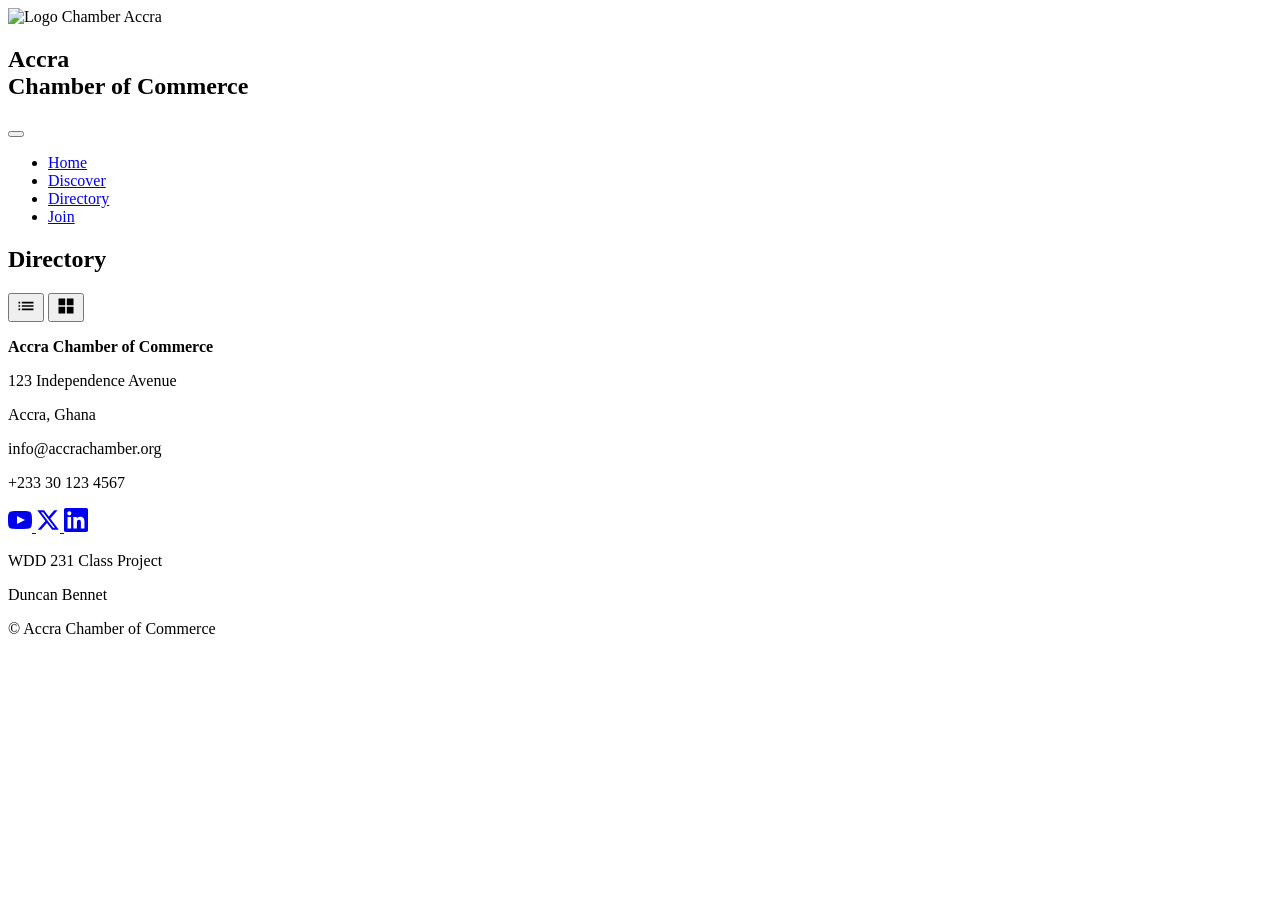
==== chamber/directory.html @ 2fd4f661 "first_commit" ====
<!DOCTYPE html>
<html lang="en">

<head>
    <meta charset="UTF-8">
    <meta name="viewport" content="width=device-width, initial-scale=1.0">

    <meta property="og:title" content="Directory | Accra Chamber of Commerce">
    <meta property="og:type" content="website">
    <meta property="og:image"
        content="https://bennettngisahduncan-byte.github.io/wdd231/chamber/images/logo-chamber-modified-small.webp">
    <meta property="og:url" content="https://bennettngisahduncan-byte.github.io/wdd231/chamber/directory.html">
    <meta property="og:description" content="Chamber of Accra, Join us to get more information">

    <title>Directory | Accra Chamber of Commerce</title>
    <meta name="description" content="Chamber directory, Accra">
    <meta name="author" content="Duncan Bennet">

    <link rel="preconnect" href="https://fonts.googleapis.com">
    <link rel="preconnect" href="https://fonts.gstatic.com" crossorigin>
    <link rel="preload"
        href="https://fonts.googleapis.com/css2?family=Open+Sans&family=Poppins:wght@400;700&display=swap" as="style"
        onload="this.onload=null;this.rel='stylesheet'">
    <noscript>
        <link rel="stylesheet"
            href="https://fonts.googleapis.com/css2?family=Open+Sans&family=Poppins:wght@400;700&display=swap">
    </noscript>

    <link rel="stylesheet" href="styles/normalize.css">
    <link rel="stylesheet" href="styles/small.css">
    <link rel="stylesheet" href="styles/larger.css" media="(min-width: 1024px)">

    <link rel="icon" href="images/favicon-main-modified.ico" sizes="48x48" type="image/x-icon">
</head>

<body id="directory-page">
    <header>
        <nav>
            <div class="box-logo-header">
                <!-- Added explicit width and height to fix CLS -->
                <img class="logo-chamber" src="images/logo-chamber-modified-small.webp" alt="Logo Chamber Accra"
                    width="75" height="75">
                <h1 class="nameHeader">Accra<br>Chamber of Commerce</h1>
                <button id="menu" aria-label="Toggle navigation menu"></button>
            </div>
            <ul>
                <li><a class="nav-a" href="index.html">Home</a></li>
                <li><a class="nav-a" href="discover.html">Discover</a></li>
                <li><a class="nav-a active" href="directory.html">Directory</a></li>
                <li><a class="nav-a" href="join.html">Join</a></li>
            </ul>
        </nav>
    </header>

    <main>
        <h2 class="Main-title">Directory</h2>
        <div class="button-box">
            <!-- Added aria-label for accessibility -->
            <button title="List view" aria-label="Switch to list view" class="mybtn activebtn" id="list-view-btn">
                <svg xmlns="http://www.w3.org/2000/svg" width="20" height="20" viewBox="0 0 24 24" fill="currentColor">
                    <path d="M3 13h2v-2H3v2zm0 4h2v-2H3v2zm0-8h2V7H3v2zm4 4h14v-2H7v2zm0 4h14v-2H7v2zM7 7v2h14V7H7z" />
                </svg>
            </button>
            <button title="Grid view" aria-label="Switch to grid view" class="mybtn" id="grid-view-btn">
                <svg xmlns="http://www.w3.org/2000/svg" width="20" height="20" viewBox="0 0 24 24" fill="currentColor">
                    <path d="M3 3h8v8H3zm0 10h8v8H3zm10-10h8v8h-8zm0 10h8v8h-8z" />
                </svg>
            </button>
        </div>

        <div id="directory-box"></div>
    </main>

    <footer>
        <div class="footer-info">
            <p><strong>Accra Chamber of Commerce</strong></p>
            <p>123 Independence Avenue</p>
            <p>Accra, Ghana</p>
            <p>info@accrachamber.org</p>
            <p>+233 30 123 4567</p>
        </div>
        <div class="social">
            <!-- Added rel="noopener noreferrer" for security on external links -->
            <a href="https://youtube.com" target="_blank" rel="noopener noreferrer" aria-label="YouTube">
                <svg xmlns="http://www.w3.org/2000/svg" width="24" height="24" viewBox="0 0 24 24" fill="currentColor">
                    <path
                        d="M19.615 3.184c-3.604-.246-11.631-.245-15.23 0-3.897.266-4.356 2.62-4.385 8.816.029 6.185.484 8.549 4.385 8.816 3.6.245 11.626.246 15.23 0 3.897-.266 4.356-2.62 4.385-8.816-.029-6.185-.484-8.549-4.385-8.816zm-10.615 12.816v-8l8 3.993-8 4.007z" />
                </svg>
            </a>
            <a href="https://twitter.com" target="_blank" rel="noopener noreferrer" aria-label="Twitter">
                <svg xmlns="http://www.w3.org/2000/svg" width="24" height="24" viewBox="0 0 24 24" fill="currentColor">
                    <path
                        d="M18.244 2.25h3.308l-7.227 8.26 8.502 11.24H16.17l-5.214-6.817L4.99 21.75H1.68l7.73-8.835L1.254 2.25H8.08l4.713 6.231zm-1.161 17.52h1.833L7.084 4.126H5.117z" />
                </svg>
            </a>
            <a href="https://linkedin.com" target="_blank" rel="noopener noreferrer" aria-label="LinkedIn">
                <svg xmlns="http://www.w3.org/2000/svg" width="24" height="24" viewBox="0 0 24 24" fill="currentColor">
                    <path
                        d="M20.447 20.452h-3.554v-5.569c0-1.328-.027-3.037-1.852-3.037-1.853 0-2.136 1.445-2.136 2.939v5.667H9.351V9h3.414v1.561h.046c.477-.9 1.637-1.85 3.37-1.85 3.601 0 4.267 2.37 4.267 5.455v6.286zM5.337 7.433c-1.144 0-2.063-.926-2.063-2.065 0-1.138.92-2.063 2.063-2.063 1.14 0 2.064.925 2.064 2.063 0 1.139-.925 2.065-2.064 2.065zm1.782 13.019H3.555V9h3.564v11.452zM22.225 0H1.771C.792 0 0 .774 0 1.729v20.542C0 23.227.792 24 1.771 24h20.451C23.2 24 24 23.227 24 22.271V1.729C24 .774 23.2 0 22.222 0h.003z" />
                </svg>
            </a>
        </div>
        <div class="dev-info">
            <p>WDD 231 Class Project</p>
            <p>Duncan Bennet</p>
            <p>&copy;<span id="currentyear"></span> Accra Chamber of Commerce</p>
            <p id="lastModified"></p>
        </div>
    </footer>

    <!-- Grouped script tags at the end of body -->
    <script src="scripts/main.js" defer></script>
    <script src="scripts/directory.js" defer></script>
</body>

</html>
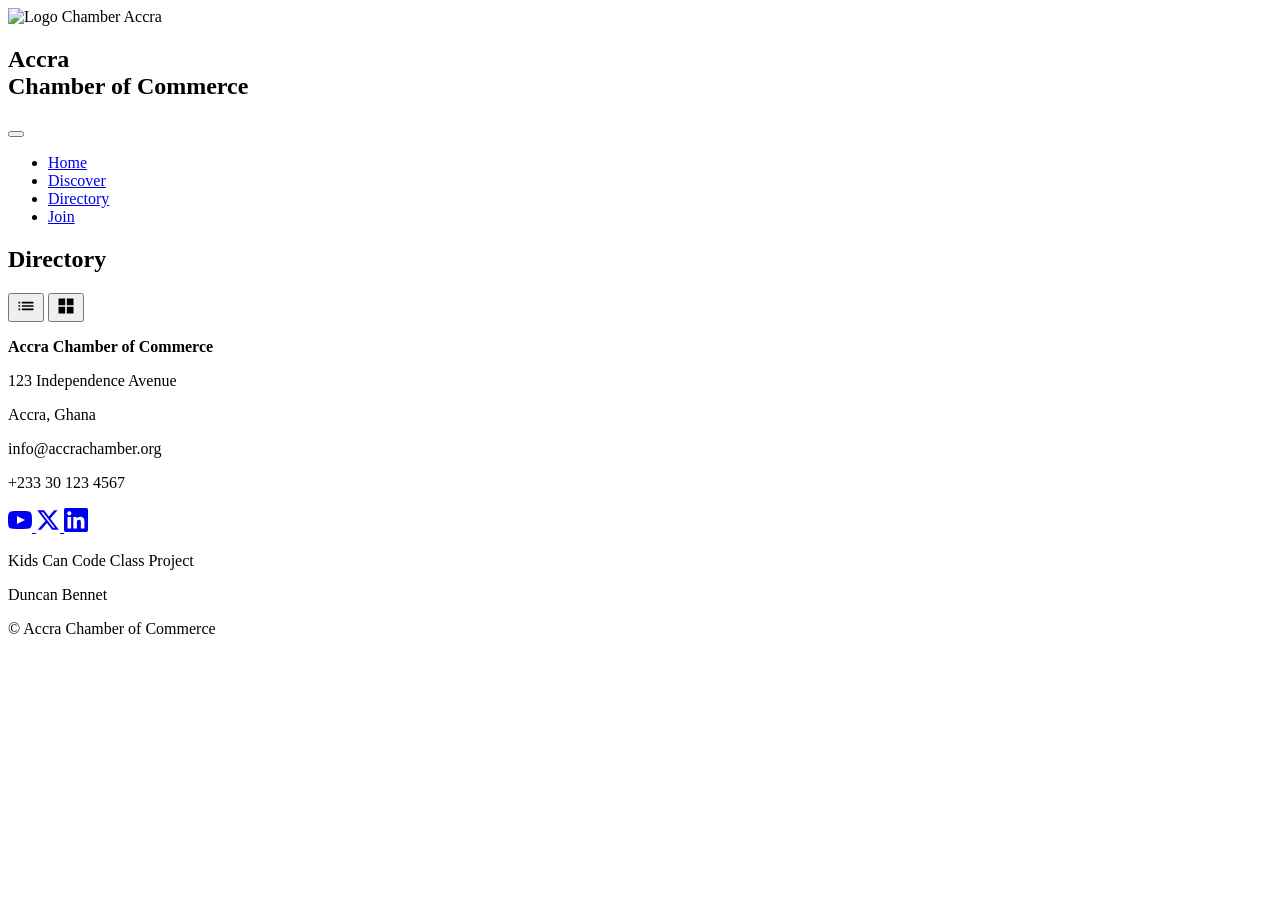
==== commit 1fec7af1: "done" ====
--- a/chamber/directory.html
+++ b/chamber/directory.html
@@ -101,7 +101,7 @@
             </a>
         </div>
         <div class="dev-info">
-            <p>WDD 231 Class Project</p>
+            <p>Kids Can Code Class Project</p>
             <p>Duncan Bennet</p>
             <p>&copy;<span id="currentyear"></span> Accra Chamber of Commerce</p>
             <p id="lastModified"></p>
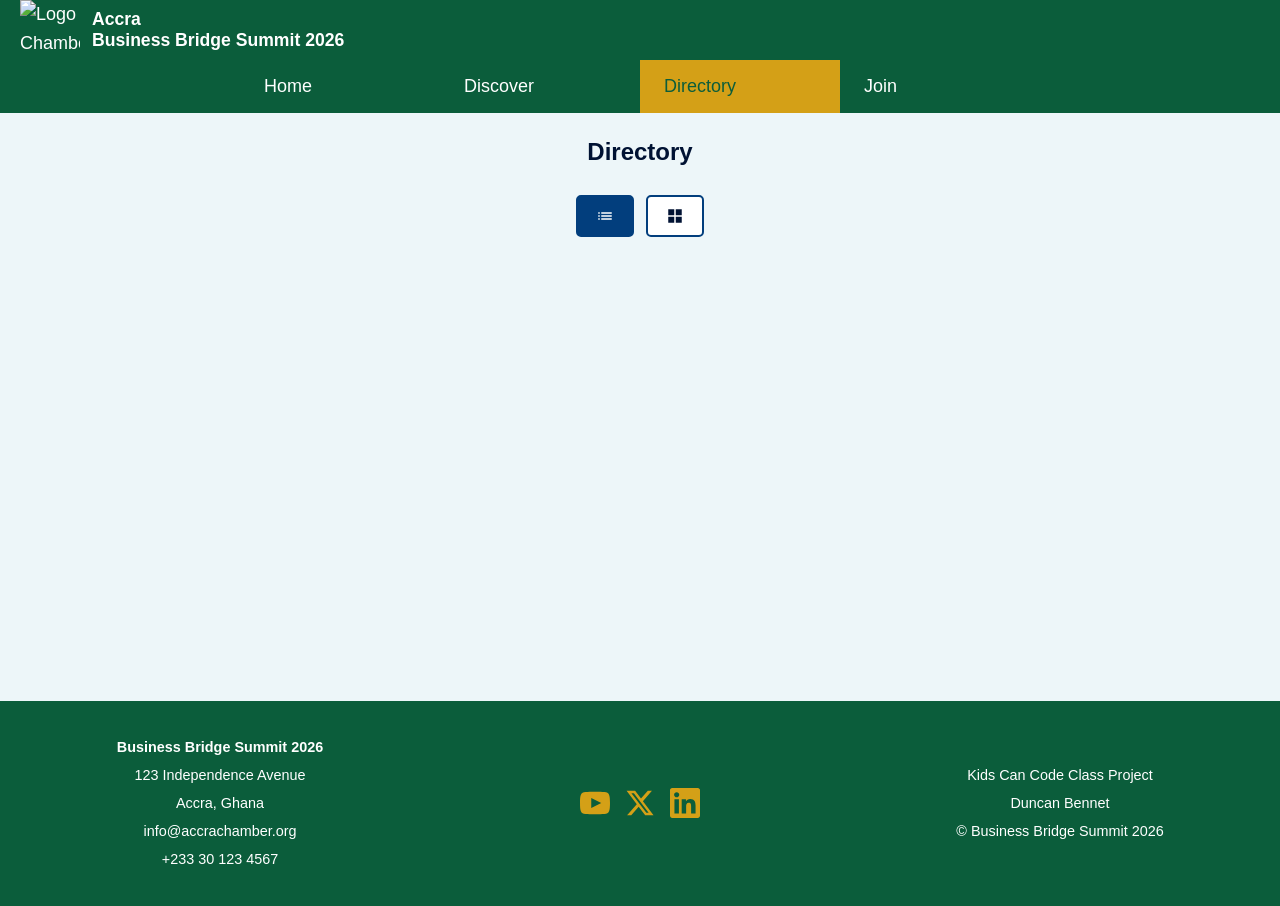
==== commit 201fee63: "t" ====
--- a/chamber/directory.html
+++ b/chamber/directory.html
@@ -5,14 +5,14 @@
     <meta charset="UTF-8">
     <meta name="viewport" content="width=device-width, initial-scale=1.0">
 
-    <meta property="og:title" content="Directory | Accra Chamber of Commerce">
+    <meta property="og:title" content="Directory | Accra Business Bridge Summit 2026">
     <meta property="og:type" content="website">
     <meta property="og:image"
         content="https://bennettngisahduncan-byte.github.io/wdd231/chamber/images/logo-chamber-modified-small.webp">
     <meta property="og:url" content="https://bennettngisahduncan-byte.github.io/wdd231/chamber/directory.html">
-    <meta property="og:description" content="Chamber of Accra, Join us to get more information">
+    <meta property="og:description" content="Business Bridge Summit 2026, Join us to get more information">
 
-    <title>Directory | Accra Chamber of Commerce</title>
+    <title>Directory | Accra Business Bridge Summit 2026</title>
     <meta name="description" content="Chamber directory, Accra">
     <meta name="author" content="Duncan Bennet">
 
@@ -40,7 +40,7 @@
                 <!-- Added explicit width and height to fix CLS -->
                 <img class="logo-chamber" src="images/logo-chamber-modified-small.webp" alt="Logo Chamber Accra"
                     width="75" height="75">
-                <h1 class="nameHeader">Accra<br>Chamber of Commerce</h1>
+                <h1 class="nameHeader">Accra<br>Business Bridge Summit 2026</h1>
                 <button id="menu" aria-label="Toggle navigation menu"></button>
             </div>
             <ul>
@@ -73,7 +73,7 @@
 
     <footer>
         <div class="footer-info">
-            <p><strong>Accra Chamber of Commerce</strong></p>
+            <p><strong>Business Bridge Summit 2026</strong></p>
             <p>123 Independence Avenue</p>
             <p>Accra, Ghana</p>
             <p>info@accrachamber.org</p>
@@ -103,7 +103,7 @@
         <div class="dev-info">
             <p>Kids Can Code Class Project</p>
             <p>Duncan Bennet</p>
-            <p>&copy;<span id="currentyear"></span> Accra Chamber of Commerce</p>
+            <p>&copy;<span id="currentyear"></span> Business Bridge Summit 2026</p>
             <p id="lastModified"></p>
         </div>
     </footer>
--- a/chamber/styles/small.css
+++ b/chamber/styles/small.css
@@ -0,0 +1,1706 @@
+/* ============================================
+   WDD231 - Small/Mobile Styles (Base)
+   Chamber of Commerce - All Pages
+   ============================================ */
+
+:root {
+    /* Colors */
+    --true-blue: #0466c8;
+    --sapphire: #0353a4;
+    --yale-blue: #023e7d;
+    --oxford-blue: #002855;
+    --oxford-blue-2: #001845;
+    --oxford-blue-3: #001233;
+    --delft-blue: #33415c;
+    --paynes-gray: #4a5568;
+    --slate-gray: #7d8597;
+    --cool-gray: #979dac;
+    --alice-blue: #edf6f9;
+
+    /* Text Colors */
+    --headline-color-on-white: var(--oxford-blue-3);
+    --headline-color-on-color: var(--alice-blue);
+
+  /* Navigation Colors */
+    --nav-link-color: #ffffff;
+    --nav-background-color: #0B4F2F;   /* ET Business Club Green */
+    --nav-hover-link-color: #0B4F2F;
+    --nav-hover-background-color: #D4A017; /* Gold */
+
+    /* Fonts */
+    --open-sans: "Open Sans", sans-serif;
+    --poppins: "Poppins", sans-serif;
+
+    /* Font Sizes */
+    --font-size-small: 16px;
+    --font-size-base: 18px;
+    --font-size-large: 24px;
+}
+
+/* ============================================
+   Typography
+   ============================================ */
+
+body {
+    font-family: var(--open-sans);
+    font-size: var(--font-size-base);
+    line-height: 1.6;
+    color: var(--oxford-blue-3);
+    margin: 0;
+    padding: 0;
+    background-color: var(--alice-blue);
+}
+
+h1,
+h2,
+h3,
+h4,
+h5,
+h6 {
+    font-family: var(--poppins);
+    font-weight: 700;
+    margin: 0;
+}
+
+/* ============================================
+   Header & Navigation
+   ============================================ */
+
+header {
+    background-color: #0B4F2F;
+    color: #ffffff;
+}
+
+.box-logo-header {
+    display: flex;
+    align-items: center;
+    justify-content: space-between;
+    padding: 10px 15px;
+    gap: 12px;
+}
+
+.logo-chamber {
+    width: 60px;
+    height: 60px;
+    flex-shrink: 0;
+}
+
+.nameHeader {
+    flex: 1;
+    margin: 0;
+    font-size: 1.1rem;
+    line-height: 1.2;
+    color: #fff;
+
+    min-width: 0;
+    overflow-wrap: break-word;
+}
+
+#menu {
+    flex-shrink: 0;
+    display: block;
+    font-size: 2rem;
+    background: none;
+    border: none;
+    color: #fff;
+    cursor: pointer;
+    padding: 0;
+}
+
+*,
+*::before,
+*::after {
+    box-sizing: border-box;
+}
+
+#menu::before {
+    content: "☰";
+}
+
+#menu.open::before {
+    content: "✕";
+}
+
+/* Navigation Mobile Hidden State */
+nav {
+    background-color: #0B4F2F;
+}
+
+nav ul {
+    list-style: none;
+    margin: 0;
+    padding: 0;
+    background-color: #0B4F2F;
+    display: none;
+}
+
+/* Open state toggled by JavaScript */
+nav ul.open {
+    display: flex;
+    flex-direction: column;
+}
+
+/* Navigation Links */
+nav ul li a.nav-a,
+nav ul li a.nav-a:link,
+nav ul li a.nav-a:visited {
+    display: block;
+    padding: 12px 20px;
+    color: #ffffff;
+    text-decoration: none;
+    font-family: var(--poppins);
+    transition: background-color 0.3s, color 0.3s;
+}
+
+/* Hover and Active Navigation */
+nav ul li a.nav-a:hover,
+nav ul li a.nav-a:focus,
+nav ul li a.nav-a.active {
+    background-color: #D4A017;
+    color: #0B4F2F;
+}
+
+/* ============================================
+   Main Content
+   ============================================ */
+
+main {
+    padding: 20px;
+    min-height: 60vh;
+}
+
+.Main-title {
+    text-align: center;
+    color: var(--oxford-blue-3);
+    margin-bottom: 20px;
+    font-size: var(--font-size-large);
+}
+
+/* ============================================
+   Directory Page - Buttons
+   ============================================ */
+
+.button-box {
+    display: flex;
+    justify-content: center;
+    gap: 10px;
+    margin: 20px 0;
+}
+
+.mybtn {
+    padding: 10px 20px;
+    border: 2px solid var(--oxford-blue);
+    background-color: var(--alice-blue);
+    color: var(--oxford-blue-3);
+    cursor: pointer;
+    border-radius: 4px;
+    transition: all 0.3s;
+    display: flex;
+    align-items: center;
+    gap: 5px;
+}
+
+.mybtn:hover,
+.mybtn.activebtn {
+    background-color: var(--yale-blue);
+    color: var(--alice-blue);
+    border-color: var(--yale-blue);
+}
+
+.mybtn svg {
+    width: 20px;
+    height: 20px;
+}
+
+/* ============================================
+   Directory Page - View Toggling (Mobile)
+   ============================================ */
+
+#directory-box.grid-view {
+    display: grid;
+    grid-template-columns: repeat(auto-fit, minmax(250px, 1fr));
+    gap: 15px;
+}
+
+#directory-box.grid-view .member-card {
+    display: flex;
+    flex-direction: column;
+    align-items: center;
+    text-align: center;
+}
+
+#directory-box.list-view {
+    display: flex;
+    flex-direction: column;
+    gap: 15px;
+}
+
+#directory-box.list-view .member-card {
+    display: flex;
+    flex-direction: column;
+    align-items: flex-start;
+    padding: 15px;
+}
+
+/* ============================================
+   Directory Page - Member Cards & Spotlights
+   ============================================ */
+
+#directory-box {
+    display: flex;
+    flex-direction: column;
+    gap: 15px;
+    padding: 10px 0;
+}
+
+.member-card,
+.spotlight-card {
+    background-color: white;
+    border: 1px solid var(--cool-gray);
+    border-radius: 8px;
+    padding: 20px;
+    box-shadow: 0 2px 8px rgba(0, 0, 0, 0.1);
+    transition: transform 0.3s, box-shadow 0.3s;
+}
+
+.member-card:hover,
+.spotlight-card:hover {
+    transform: translateY(-3px);
+    box-shadow: 0 4px 12px rgba(0, 0, 0, 0.15);
+}
+
+.member-card img,
+.spotlight-card img {
+    max-width: 100%;
+    height: auto;
+    display: block;
+}
+
+.member-card h3 {
+    color: var(--oxford-blue-3);
+    margin-bottom: 5px;
+    font-size: 1.1rem;
+}
+
+.membership-level {
+    display: inline-block;
+    padding: 3px 10px;
+    border-radius: 12px;
+    font-size: 0.75rem;
+    font-weight: bold;
+    text-transform: uppercase;
+    margin-bottom: 10px;
+}
+
+/* Membership Tiers */
+.member-card:nth-child(3n+1) .membership-level {
+    background-color: #ffd700;
+    color: var(--oxford-blue-3);
+}
+
+.member-card:nth-child(3n+2) .membership-level {
+    background-color: #d8d8d8;
+    color: var(--oxford-blue-3);
+}
+
+.member-card:nth-child(3n+3) .membership-level {
+    background-color: #cd7f32;
+    color: white;
+}
+
+.member-card .address,
+.member-card .phone {
+    font-size: 0.9rem;
+    color: var(--paynes-gray);
+    margin: 5px 0;
+}
+
+.member-card .website-link {
+    display: inline-block;
+    margin: 10px 0;
+    color: var(--sapphire);
+    text-decoration: none;
+    font-weight: bold;
+    font-family: var(--poppins);
+}
+
+.member-card .website-link:hover {
+    text-decoration: underline;
+}
+
+.member-card .description {
+    font-size: 0.9rem;
+    color: var(--paynes-gray);
+    margin-top: 10px;
+    line-height: 1.5;
+}
+
+/* ============================================
+   Footer
+   ============================================ */
+
+footer {
+    background-color: #0B4F2F;
+    color: #ffffff;
+    padding: 20px;
+    text-align: center;
+}
+
+.footer-info p,
+.dev-info p {
+    margin: 5px 0;
+    font-size: 0.9rem;
+}
+
+.social {
+    display: flex;
+    justify-content: center;
+    gap: 20px;
+    margin: 15px 0;
+}
+
+.social a {
+    color: var(--alice-blue);
+    transition: color 0.3s;
+}
+
+.social a:hover {
+    color: #D4A017;
+}
+
+.social svg {
+    width: 24px;
+    height: 24px;
+    display: block;
+}
+
+#currentyear,
+#lastModified {
+    font-weight: normal;
+}
+
+/* ============================================
+   Discover Page Styles (Mobile / Base)
+   ============================================ */
+
+#discover-page .discover {
+    display: flex;
+    flex-direction: column;
+    gap: 20px;
+    padding: 1rem;
+}
+
+#discover-page .Main-title {
+    text-align: center;
+    margin-bottom: 1.5rem;
+}
+
+#discover-page .side-bar {
+    display: flex;
+    flex-direction: column;
+    gap: 1.5rem;
+    margin-bottom: 2rem;
+}
+
+#discover-page .side-bar article {
+    background-color: #ffffff;
+    padding: 1rem;
+    border-radius: 8px;
+    box-shadow: 0 2px 5px rgba(0, 0, 0, 0.1);
+}
+
+#discover-page .side-bar article h3 {
+    color: var(--oxford-blue-3);
+    border-bottom: 2px solid var(--yale-blue);
+    padding-bottom: 5px;
+    margin-bottom: 10px;
+}
+
+#discover-page .side-bar ul {
+    list-style: none;
+    padding: 0;
+    margin: 0;
+}
+
+#discover-page .side-bar li {
+    padding: 6px 0;
+    border-bottom: 1px dashed var(--cool-gray);
+    font-size: 0.95rem;
+}
+
+#discover-page .side-bar li:last-child {
+    border-bottom: none;
+}
+
+#card-container {
+    display: flex;
+    flex-direction: column;
+    gap: 1.5rem;
+}
+
+.discover-card {
+    background-color: #ffffff;
+    padding: 1rem;
+    border-radius: 8px;
+    box-shadow: 0 2px 5px rgba(0, 0, 0, 0.1);
+}
+
+.discover-card img {
+    width: 100%;
+    height: auto;
+    border-radius: 4px;
+    display: block;
+}
+
+/* Calendar Table Styles */
+#calendar {
+    width: 100%;
+    border-collapse: collapse;
+    margin-top: 10px;
+    background-color: white;
+    text-align: center;
+}
+
+#calendar caption {
+    font-family: var(--poppins);
+    font-weight: bold;
+    margin-bottom: 0.5rem;
+    color: var(--oxford-blue-3);
+}
+
+#calendar th,
+#calendar td {
+    border: 1px solid var(--cool-gray);
+    text-align: center;
+    padding: 6px;
+    font-size: 0.85rem;
+}
+
+#calendar th {
+    background-color: var(--yale-blue);
+    color: var(--alice-blue);
+    font-family: var(--poppins);
+}
+
+/* Today's Date Highlight on Calendar */
+#calendar td.today {
+    background-color: #002244;
+    color: #ffffff;
+    font-weight: bold;
+    border-radius: 4px;
+}
+
+.local-photos {
+    display: grid;
+    grid-template-columns: 1fr;
+    gap: 20px;
+}
+
+.local-photos figure {
+    margin: 0;
+    background-color: white;
+    border: 1px solid var(--cool-gray);
+    border-radius: 8px;
+    overflow: hidden;
+    box-shadow: 0 2px 8px rgba(0, 0, 0, 0.1);
+}
+
+.local-photos img {
+    width: 100%;
+    height: 230px;
+    object-fit: cover;
+    display: block;
+}
+
+.local-photos figcaption {
+    padding: 12px;
+    text-align: center;
+    font-family: var(--poppins);
+    font-weight: 700;
+    color: var(--oxford-blue-3);
+    background-color: white;
+    font-size: 0.95rem;
+}
+
+/* ============================================
+   Hero Section (Mobile Base)
+   ============================================ */
+
+.hero-main-box {
+    position: relative;
+    width: 100%;
+    margin-bottom: 20px;
+}
+
+.hero-box-img img {
+    width: 100%;
+    height: auto;
+    display: block;
+    object-fit: cover;
+    max-height: 400px;
+}
+
+.call-to-action {
+    position: absolute;
+    bottom: 10px;
+    left: 10px;
+    right: 10px;
+    background-color: rgba(0, 0, 0, 0.7);
+    color: #fff;
+    padding: 12px;
+    font-size: .9rem;
+    border-radius: 8px;
+    text-align: center;
+}
+
+.call-to-action h3 {
+    margin-top: 0;
+    color: #fff;
+    font-size: 1.1rem;
+}
+
+.call-to-action .join-us {
+    background-color: #ffcc00;
+    color: #000;
+    border: none;
+    padding: 10px 20px;
+    font-weight: bold;
+    cursor: pointer;
+    border-radius: 4px;
+    margin-top: 10px;
+}
+
+/* ============================================
+   Join Page Mobile Layout Fixes
+   ============================================ */
+
+.join-container {
+    display: flex;
+    flex-direction: column;
+    gap: 25px;
+}
+
+.join-form {
+    background-color: white;
+    padding: 20px;
+    border-radius: 8px;
+    box-shadow: 0 2px 8px rgba(0, 0, 0, 0.1);
+    border: 1px solid var(--cool-gray);
+}
+
+.sub-title-form,
+.sub-title-member {
+    font-family: var(--poppins);
+    color: var(--oxford-blue-3);
+    margin-bottom: 15px;
+    font-size: 1.2rem;
+    border-bottom: 2px solid var(--yale-blue);
+    padding-bottom: 5px;
+}
+
+.form-label {
+    display: block;
+    margin-bottom: 15px;
+    font-family: var(--poppins);
+    font-weight: 600;
+    font-size: 0.95rem;
+    color: var(--oxford-blue-3);
+}
+
+.form-label input,
+.form-label select,
+.form-label textarea {
+    display: block;
+    width: 100%;
+    padding: 10px 12px;
+    margin-top: 6px;
+    border: 1px solid var(--cool-gray);
+    border-radius: 4px;
+    font-family: var(--open-sans);
+    font-size: 1rem;
+    box-sizing: border-box;
+    background-color: #fafbfc;
+}
+
+.form-label input:focus,
+.form-label select:focus,
+.form-label textarea:focus {
+    outline: none;
+    border-color: var(--true-blue);
+    background-color: #fff;
+    box-shadow: 0 0 0 3px rgba(4, 102, 200, 0.15);
+}
+
+.submit-btn {
+    background-color: var(--yale-blue);
+    color: var(--alice-blue);
+    border: none;
+    padding: 12px 25px;
+    font-family: var(--poppins);
+    font-size: 1rem;
+    font-weight: bold;
+    border-radius: 4px;
+    cursor: pointer;
+    transition: background-color 0.3s;
+    margin-top: 10px;
+    display: block;
+    width: 100%;
+}
+
+.submit-btn:hover {
+    background-color: var(--true-blue);
+}
+
+.membership-container {
+    display: flex;
+    flex-direction: column;
+    gap: 15px;
+}
+
+.membership-container .card {
+    background-color: white;
+    border: 1px solid var(--cool-gray);
+    border-radius: 8px;
+    padding: 20px;
+    box-shadow: 0 2px 8px rgba(0, 0, 0, 0.08);
+}
+
+.membership-container .card h4 {
+    font-family: var(--poppins);
+    color: var(--oxford-blue-3);
+    margin-top: 0;
+    margin-bottom: 8px;
+}
+
+.membership-container .card p {
+    font-size: 0.9rem;
+    color: var(--paynes-gray);
+    margin-bottom: 15px;
+}
+
+.modal-btn {
+    background-color: var(--alice-blue);
+    color: var(--oxford-blue);
+    border: 2px solid var(--yale-blue);
+    padding: 8px 15px;
+    font-family: var(--poppins);
+    font-weight: bold;
+    border-radius: 4px;
+    cursor: pointer;
+    transition: all 0.3s;
+}
+
+.modal-btn:hover {
+    background-color: var(--yale-blue);
+    color: var(--alice-blue);
+}
+
+/* ============================================
+   Weather Section Styles (Mobile / Base)
+   ============================================ */
+
+#weather-main,
+#weather-forecast {
+    background-color: white;
+    border: 1px solid var(--cool-gray);
+    border-radius: 8px;
+    padding: 20px;
+    box-shadow: 0 2px 8px rgba(0, 0, 0, 0.08);
+    margin-bottom: 20px;
+}
+
+#weather-main h2,
+#weather-forecast h2 {
+    font-size: 1.1rem;
+    color: var(--oxford-blue-3);
+    border-bottom: 2px solid var(--yale-blue);
+    padding-bottom: 5px;
+    margin-bottom: 12px;
+}
+
+.weather-content {
+    display: flex;
+    align-items: center;
+    gap: 15px;
+}
+
+.weather-content img {
+    width: 50px;
+    height: 50px;
+}
+
+.weather-temp {
+    font-size: 1.2rem;
+    font-weight: bold;
+    margin: 0;
+    color: var(--oxford-blue-3);
+}
+
+.weather-desc {
+    text-transform: capitalize;
+    margin: 0;
+    color: var(--paynes-gray);
+    font-size: 0.95rem;
+}
+
+.weather-humidity {
+    margin-top: 10px;
+    font-size: 0.9rem;
+    color: var(--paynes-gray);
+}
+
+#weather-forecast ul {
+    list-style: none;
+    padding: 0;
+    margin: 0;
+}
+
+#weather-forecast li {
+    display: flex;
+    justify-content: space-between;
+    padding: 6px 0;
+    border-bottom: 1px dashed var(--cool-gray);
+    font-size: 0.9rem;
+    color: var(--paynes-gray);
+}
+
+#weather-forecast li:last-child {
+    border-bottom: none;
+}
+
+/* ============================================
+   Membership Card Entrance Animation (Global)
+   ============================================ */
+@keyframes fadeInUp {
+    from {
+        opacity: 0;
+        transform: translateY(25px);
+    }
+
+    to {
+        opacity: 1;
+        transform: translateY(0);
+    }
+}
+
+.membership-container .card {
+    animation: fadeInUp 0.8s ease-out forwards;
+    opacity: 0;
+}
+
+.membership-container .card:nth-child(1) {
+    animation-delay: 0.2s;
+}
+
+.membership-container .card:nth-child(2) {
+    animation-delay: 0.4s;
+}
+
+.membership-container .card:nth-child(3) {
+    animation-delay: 0.6s;
+}
+
+.membership-container .card:nth-child(4) {
+    animation-delay: 0.8s;
+}
+
+/* Prevent layout shift for the dynamic visitor message block */
+#visitor-message {
+    min-height: 50px;
+}
+
+/* ============================================
+   Main Content
+   ============================================ */
+
+main {
+    width: 100%;
+    max-width: 100%;
+    padding: 20px;
+    margin: 0 auto;
+    overflow-x: hidden;
+}
+
+.Main-title {
+    margin-bottom: 1.5rem;
+    text-align: center;
+    color: var(--oxford-blue-3);
+    font-size: var(--font-size-large);
+}
+
+/* ============================================
+   Hero Section
+   ============================================ */
+
+.hero-main-box {
+    position: relative;
+    margin-bottom: 25px;
+    border-radius: 10px;
+    overflow: hidden;
+}
+
+.hero-box-img {
+    display: block;
+}
+
+.hero-box-img img {
+    width: 100%;
+    height: auto;
+    min-height: 240px;
+    max-height: 420px;
+    object-fit: cover;
+}
+
+/* Dark overlay */
+
+.hero-main-box::after {
+    content: "";
+    position: absolute;
+    inset: 0;
+    background: rgba(0,0,0,.30);
+    pointer-events: none;
+}
+
+/* CTA */
+
+.call-to-action {
+
+    position: absolute;
+
+    left: 12px;
+    right: 12px;
+    bottom: 12px;
+
+    z-index: 2;
+
+    padding: 16px;
+
+    border-radius: 8px;
+
+    background: rgba(11,79,47,.88);
+
+    color: white;
+
+    text-align: center;
+
+}
+
+.call-to-action h3 {
+
+    margin-bottom: .5rem;
+
+    font-size: 1.25rem;
+
+    line-height: 1.3;
+
+    color: white;
+
+}
+
+.call-to-action p {
+
+    margin-bottom: .75rem;
+
+    font-size: .9rem;
+
+    line-height: 1.5;
+
+}
+
+.call-to-action .join-us {
+
+    display: inline-block;
+
+    margin-top: .5rem;
+
+    padding: 10px 20px;
+
+    border: none;
+
+    border-radius: 5px;
+
+    background: #D4A017;
+
+    color: white;
+
+    font-family: var(--poppins);
+
+    font-weight: bold;
+
+    cursor: pointer;
+
+    transition: background .3s;
+
+}
+
+.call-to-action .join-us:hover {
+
+    background: #0B4F2F;
+
+}
+
+/* ============================================
+   Events / Weather
+   ============================================ */
+
+.event-main-box {
+
+    display: flex;
+
+    flex-direction: column;
+
+    gap: 20px;
+
+    margin-bottom: 30px;
+
+}
+
+.event-main,
+.weather-main,
+.weather-forecast {
+
+    background: white;
+
+    border-radius: 8px;
+
+    padding: 20px;
+
+    border-top: 4px solid #D4A017;
+
+    box-shadow: 0 2px 8px rgba(0,0,0,.08);
+
+}
+
+.event-main h2,
+.weather-main h2,
+.weather-forecast h2 {
+
+    margin-bottom: 12px;
+
+    padding-bottom: 6px;
+
+    border-bottom: 2px solid #D4A017;
+
+    color: #0B4F2F;
+
+    font-size: 1.15rem;
+
+}
+
+#events-list ul,
+#weather-forecast ul {
+
+    margin: 0;
+
+    padding: 0;
+
+    list-style: none;
+
+}
+
+#events-list li {
+
+    padding: 8px 0;
+
+    border-bottom: 1px dashed var(--cool-gray);
+
+}
+
+#events-list li:last-child {
+
+    border-bottom: none;
+
+}
+
+/* ============================================
+   Spotlight Cards
+   ============================================ */
+
+.spotlights-main-box {
+
+    display: flex;
+
+    flex-direction: column;
+
+    gap: 20px;
+
+    margin-bottom: 30px;
+
+}
+
+.spotlight-card {
+
+    background: white;
+
+    border-radius: 8px;
+
+    border-top: 5px solid #0B4F2F;
+
+    padding: 20px;
+
+    box-shadow: 0 2px 8px rgba(0,0,0,.08);
+
+    transition: transform .3s;
+
+}
+
+.spotlight-card:hover {
+
+    transform: translateY(-4px);
+
+}
+
+.spotlight-card h3 {
+
+    color: #0B4F2F;
+
+}
+
+.spotlight-card img {
+
+    margin: 0 auto 15px;
+
+}
+
+.spotlight-card a {
+
+    color: #D4A017;
+
+    font-weight: bold;
+
+    text-decoration: none;
+
+}
+
+.spotlight-card a:hover {
+
+    text-decoration: underline;
+
+}
+
+/* ============================================
+   Directory Page
+   ============================================ */
+
+.button-box {
+    display: flex;
+    justify-content: center;
+    flex-wrap: wrap;
+    gap: 12px;
+    margin: 20px 0;
+}
+
+.mybtn {
+    display: flex;
+    align-items: center;
+    gap: 6px;
+
+    padding: 10px 18px;
+
+    border: 2px solid var(--yale-blue);
+    border-radius: 5px;
+
+    background: white;
+
+    color: var(--oxford-blue-3);
+
+    cursor: pointer;
+
+    transition: all .3s ease;
+}
+
+.mybtn:hover,
+.mybtn.activebtn {
+
+    background: var(--yale-blue);
+
+    color: white;
+
+}
+
+.mybtn svg {
+
+    width: 18px;
+    height: 18px;
+
+}
+
+/* ============================================
+   Directory Container
+   ============================================ */
+
+#directory-box {
+
+    display: flex;
+
+    flex-direction: column;
+
+    gap: 20px;
+
+}
+
+/* Grid View */
+
+#directory-box.grid-view {
+
+    display: grid;
+
+    grid-template-columns: repeat(auto-fit, minmax(260px,1fr));
+
+    gap: 20px;
+
+}
+
+/* List View */
+
+#directory-box.list-view {
+
+    display: flex;
+
+    flex-direction: column;
+
+    gap: 20px;
+
+}
+
+/* ============================================
+   Member Cards
+   ============================================ */
+
+.member-card {
+
+    background: white;
+
+    border-radius: 8px;
+
+    border-top: 5px solid #0B4F2F;
+
+    padding: 20px;
+
+    text-align: center;
+
+    box-shadow: 0 2px 8px rgba(0,0,0,.08);
+
+    transition: transform .3s;
+
+}
+
+.member-card:hover {
+
+    transform: translateY(-4px);
+
+}
+
+.member-card img {
+
+    margin: 0 auto 15px;
+
+    max-width: 140px;
+
+}
+
+.member-card h3 {
+
+    margin-bottom: 8px;
+
+    color: #0B4F2F;
+
+}
+
+.member-card p {
+
+    margin: .35rem 0;
+
+}
+
+.member-card .website-link {
+
+    display: inline-block;
+
+    margin-top: 10px;
+
+    color: #D4A017;
+
+    font-weight: bold;
+
+    text-decoration: none;
+
+}
+
+.member-card .website-link:hover {
+
+    text-decoration: underline;
+
+}
+
+.membership-level {
+
+    display: inline-block;
+
+    margin: 10px 0;
+
+    padding: 4px 12px;
+
+    border-radius: 20px;
+
+    font-size: .75rem;
+
+    font-weight: bold;
+
+}
+
+.gold {
+
+    background: gold;
+
+    color: black;
+
+}
+
+.silver {
+
+    background: silver;
+
+    color: black;
+
+}
+
+.bronze {
+
+    background: peru;
+
+    color: white;
+
+}
+
+/* ============================================
+   Discover Page
+   ============================================ */
+
+#discover-page .discover {
+
+    display: flex;
+
+    flex-direction: column;
+
+    gap: 25px;
+
+}
+
+/* Sidebar */
+
+#discover-page .side-bar {
+
+    display: flex;
+
+    flex-direction: column;
+
+    gap: 20px;
+
+}
+
+#discover-page .side-bar article {
+
+    background: white;
+
+    border-radius: 8px;
+
+    border-top: 5px solid #D4A017;
+
+    padding: 18px;
+
+    box-shadow: 0 2px 8px rgba(0,0,0,.08);
+
+}
+
+#discover-page .side-bar h3 {
+
+    margin-bottom: 10px;
+
+    color: #0B4F2F;
+
+}
+
+#discover-page .side-bar ul {
+
+    list-style: none;
+
+    margin: 0;
+
+    padding: 0;
+
+}
+
+#discover-page .side-bar li {
+
+    padding: 8px 0;
+
+    border-bottom: 1px dashed var(--cool-gray);
+
+}
+
+#discover-page .side-bar li:last-child {
+
+    border-bottom: none;
+
+}
+
+/* ============================================
+   Discover Cards
+   ============================================ */
+
+#card-container {
+
+    display: flex;
+
+    flex-direction: column;
+
+    gap: 25px;
+
+}
+
+.discover-card {
+
+    overflow: hidden;
+
+    background: white;
+
+    border-radius: 8px;
+
+    box-shadow: 0 2px 8px rgba(0,0,0,.08);
+
+}
+
+.discover-card img {
+
+    width: 100%;
+
+    aspect-ratio: 16 / 9;
+
+    object-fit: cover;
+
+}
+
+.discover-card section {
+
+    padding: 16px;
+
+}
+
+.discover-card h2 {
+
+    margin-bottom: .75rem;
+
+    color: #0B4F2F;
+
+}
+
+.discover-card p {
+
+    margin-bottom: 1rem;
+
+}
+
+.discover-card address {
+
+    font-style: normal;
+
+    margin-bottom: 1rem;
+
+}
+
+.discover-card button {
+
+    padding: 10px 18px;
+
+    border: none;
+
+    border-radius: 5px;
+
+    background: #0B4F2F;
+
+    color: white;
+
+    cursor: pointer;
+
+}
+
+.discover-card button:hover {
+
+    background: #D4A017;
+
+    color: black;
+
+}
+
+/* ============================================
+   Local Photos
+   ============================================ */
+
+.local-photos {
+
+    display: grid;
+
+    grid-template-columns: 1fr;
+
+    gap: 20px;
+
+}
+
+.local-photos figure {
+
+    margin: 0;
+
+    overflow: hidden;
+
+    background: white;
+
+    border-radius: 8px;
+
+    box-shadow: 0 2px 8px rgba(0,0,0,.08);
+
+}
+
+.local-photos img {
+
+    width: 100%;
+
+    aspect-ratio: 16 / 10;
+
+    object-fit: cover;
+
+}
+
+.local-photos figcaption {
+
+    padding: 14px;
+
+    text-align: center;
+
+    font-weight: bold;
+
+    color: #0B4F2F;
+
+}
+
+/* ============================================
+   Join Page
+============================================ */
+
+.join-container {
+    display: flex;
+    flex-direction: column;
+    gap: 2rem;
+    margin: 2rem 0;
+}
+
+.join-form,
+.membership-container {
+    width: 100%;
+}
+
+.join-form {
+    background: #fff;
+    padding: 1.5rem;
+    border-radius: .5rem;
+    box-shadow: 0 2px 8px rgba(0,0,0,.1);
+}
+
+.join-form fieldset {
+    border: none;
+    padding: 0;
+    margin: 0;
+}
+
+.join-form label {
+    display: block;
+    margin-bottom: 1rem;
+    font-weight: 600;
+}
+
+.join-form input,
+.join-form select,
+.join-form textarea {
+    width: 100%;
+    padding: .8rem;
+    margin-top: .35rem;
+    border: 1px solid #ccc;
+    border-radius: .35rem;
+    font-size: 1rem;
+    font-family: inherit;
+}
+
+.join-form textarea {
+    resize: vertical;
+    min-height: 120px;
+}
+
+.join-form input:focus,
+.join-form textarea:focus,
+.join-form select:focus {
+    outline: none;
+    border-color: var(--true-blue);
+    box-shadow: 0 0 5px rgba(4,102,200,.3);
+}
+
+.submit-btn {
+    width: 100%;
+    background: var(--yale-blue);
+    color: white;
+    padding: .9rem;
+    border: none;
+    border-radius: .35rem;
+    cursor: pointer;
+    font-size: 1rem;
+    transition: .3s;
+}
+
+.submit-btn:hover {
+    background: var(--true-blue);
+}
+
+/* Membership Cards */
+
+.membership-container {
+    display: grid;
+    gap: 1rem;
+}
+
+.membership-container .card {
+    background: white;
+    border-radius: .5rem;
+    padding: 1.5rem;
+    box-shadow: 0 2px 8px rgba(0,0,0,.08);
+    border-left: 5px solid var(--yale-blue);
+}
+
+.membership-container .card h3,
+.membership-container .card h4 {
+    margin-bottom: .5rem;
+}
+
+.modal-btn {
+    margin-top: 1rem;
+    width: 100%;
+    padding: .75rem;
+    background: var(--true-blue);
+    color: white;
+    border: none;
+    border-radius: .35rem;
+    cursor: pointer;
+    transition: .3s;
+}
+
+.modal-btn:hover {
+    background: var(--oxford-blue);
+}
+
+/* Dialog */
+
+dialog {
+    border: none;
+    border-radius: .6rem;
+    padding: 1.5rem;
+    max-width: 500px;
+    width: 90%;
+}
+
+dialog::backdrop {
+    background: rgba(0,0,0,.6);
+}
+
+.close-modal {
+    margin-top: 1rem;
+    padding: .6rem 1rem;
+    border: none;
+    background: crimson;
+    color: white;
+    cursor: pointer;
+    border-radius: .35rem;
+}
+
+/* ============================================
+   Footer
+============================================ */
+
+footer {
+    background: var(--oxford-blue-3);
+    color: white;
+    padding: 2rem 1rem;
+    margin-top: 3rem;
+}
+
+footer p {
+    margin: .3rem 0;
+}
+
+.footer-info,
+.dev-info {
+    text-align: center;
+}
+
+.social {
+    display: flex;
+    justify-content: center;
+    gap: 1rem;
+    margin: 1rem 0;
+}
+
+.social a {
+    color: white;
+    transition: .3s;
+}
+
+.social a:hover {
+    color: gold;
+    transform: scale(1.15);
+}
+
+.social svg {
+    width: 30px;
+    height: 30px;
+}
+
+#lastModified,
+#currentyear {
+    font-weight: normal;
+}
+
+/* ============================================
+   Membership Animation
+============================================ */
+
+@keyframes fadeUp {
+
+    from {
+        opacity:0;
+        transform:translateY(30px);
+    }
+
+    to{
+        opacity:1;
+        transform:translateY(0);
+    }
+
+}
+
+.membership-container .card{
+    opacity:0;
+    animation:fadeUp .8s forwards;
+}
+
+.membership-container .card:nth-child(1){
+    animation-delay:.2s;
+}
+
+.membership-container .card:nth-child(2){
+    animation-delay:.4s;
+}
+
+.membership-container .card:nth-child(3){
+    animation-delay:.6s;
+}
+
+.membership-container .card:nth-child(4){
+    animation-delay:.8s;
+}
--- a/chamber/styles/larger.css
+++ b/chamber/styles/larger.css
@@ -0,0 +1,299 @@
+/* ============================================
+   WDD231 - Larger/Desktop Styles
+   Chamber of Commerce - Multi-Page
+   ============================================ */
+
+@media (min-width: 1024px) {
+
+    /* ============================================
+       Header & Navigation
+       ============================================ */
+    .box-logo-header {
+        justify-content: flex-start;
+        padding: 0 20px;
+    }
+
+    #menu {
+        display: none !important;
+    }
+
+    nav ul {
+        display: flex !important;
+        justify-content: center;
+        flex-direction: row;
+        gap: 0;
+    }
+
+    nav {
+    background-color: #0B5D3B;
+}
+
+    nav ul {
+    background-color: #0B5D3B;
+}
+
+    nav ul li {
+        display: block !important;
+        flex: 1 1 auto;
+        max-width: 200px;
+        border-bottom: none;
+    }
+    nav ul li a.nav-a,
+    nav ul li a.nav-a:link,
+    nav ul li a.nav-a:visited {
+        display: block;
+        padding: 12px 24px;
+        color: #ffffff;
+        text-decoration: none;
+}
+
+nav ul li a.nav-a:hover,
+nav ul li a.nav-a:focus,
+nav ul li a.nav-a.active {
+    background-color: #D4A017;
+    color: #0B5D3B;
+}
+
+ 
+
+    /* ============================================
+       Main Base Layout
+       ============================================ */
+    main {
+        max-width: 1200px;
+        margin: 0 auto;
+        padding: 20px;
+    }
+
+    /* ============================================
+       Home Page Layout (Hero, Events, Spotlights)
+       ============================================ */
+    .hero-main-box {
+        position: relative;
+        margin-bottom: 30px;
+    }
+
+    .hero-box-img img.hero-home-img {
+        width: 100%;
+        height: 400px;
+        object-fit: cover;
+        border-radius: 8px;
+        display: block;
+    }
+
+    .call-to-action {
+        position: absolute;
+        top: 50%;
+        left: 40px;
+        right: auto;
+        bottom: auto;
+        transform: translateY(-50%);
+        background-color: rgba(11, 93, 59, 0.90);
+        color: #ffffff;
+        padding: 25px;
+        border-radius: 10px;
+        max-width: 420px;
+        text-align: left;
+        box-shadow: 0 4px 12px rgba(0, 0, 0, 0.3);
+    }
+
+    .call-to-action h3 {
+        margin-top: 0;
+        color: #ffffff;
+        font-size: 1.3rem;
+    }
+
+    .call-to-action p {
+        font-size: 0.95rem;
+        line-height: 1.4;
+    }
+
+    .call-to-action button.join-us {
+        display: inline-block;
+        margin-top: 10px;
+        padding: 10px 20px;
+        border: none;
+        border-radius: 5px;
+        cursor: pointer;
+        font-weight: bold;
+        background-color: #D4A017;
+        color: #ffffff;
+    }
+
+    .call-to-action button.join-us:hover {
+    background-color: #0B5D3B;
+}
+
+    .event-main-box {
+        display: grid;
+        grid-template-columns: 1fr 1fr 1fr;
+        gap: 25px;
+        margin-bottom: 40px;
+    }
+
+    .event-main,
+    .weather-main,
+    .weather-forecast {
+        background-color: #ffffff;
+        border-radius: 8px;
+        padding: 20px;
+        box-shadow: 0 2px 8px rgba(0, 0, 0, 0.1);
+        border-top: 4px solid #D4A017;
+    }
+
+    .event-main h2,
+    .weather-main h2,
+    .weather-forecast h2 {
+        margin-top: 0;
+        font-size: 1.2rem;
+        color: #0B5D3B;
+        border-bottom: 2px solid #D4A017;
+        padding-bottom: 6px;
+    }
+
+    .spotlights-main-box {
+        display: grid;
+        grid-template-columns: repeat(3, 1fr);
+        gap: 25px;
+        margin-bottom: 40px;
+    }
+
+    .spotlight-card {
+    border-top: 5px solid #0B5D3B !important;
+}
+
+.spotlight-card h3 {
+    color: #0B5D3B !important;
+}
+
+.spotlight-card a {
+    color: #D4A017 !important;
+}
+
+    
+
+    /* ============================================
+       Join Page Desktop Layout
+       ============================================ */
+    .join-container {
+        display: grid;
+        grid-template-columns: 1.2fr 1fr;
+        gap: 35px;
+        align-items: start;
+    }
+
+    /* ============================================
+       Discover Page Desktop Layout (Named Grid Areas)
+       ============================================ */
+    #discover-page .discover {
+        display: grid;
+        grid-template-columns: 250px 1fr;
+        grid-template-areas:
+            "title title"
+            "sidebar cards";
+        gap: 2rem;
+        max-width: 1200px;
+        margin: 0 auto;
+    }
+
+    #discover-page .Main-title {
+        grid-area: title;
+        color: #0B5D3B;
+    }
+
+   #discover-page .side-bar {
+    grid-area: sidebar;
+    display: flex;
+    flex-direction: column;
+    gap: 20px;
+}
+    #discover-page .side-bar .article-01,
+    #discover-page .side-bar .article-02,
+    #discover-page .side-bar .article-03 {
+    border-top: 5px solid #D4A017;
+}
+
+
+
+    #calendar {
+        width: 100%;
+        table-layout: fixed;
+    }
+
+    #card-container {
+        grid-area: cards;
+        display: grid;
+        grid-template-columns: repeat(2, 1fr);
+        gap: 1.5rem;
+    }
+
+    /* ============================================
+       Footer Layout
+       ============================================ */
+    footer {
+        display: flex;
+        justify-content: space-around;
+        align-items: center;
+        padding: 30px 20px;
+        flex-wrap: wrap;
+        gap: 20px;
+        background: #0B5D3B;
+        color: white;
+    }
+
+    footer p {
+    color: white;
+}   
+
+    .social a {
+    color: #D4A017;
+}
+
+    .social a:hover {
+    color: white;
+}
+
+    .footer-info,
+    .social,
+    .dev-info {
+        flex: 1 1 30%;
+        text-align: center;
+    }
+
+    .social {
+        display: flex;
+        justify-content: center;
+        gap: 15px;
+    }
+}
+
+/* ============================================
+   Tablet View (Medium Screens: min-width: 768px)
+   ============================================ */
+@media screen and (min-width: 768px) {
+    #discover-page .discover {
+        display: grid;
+        grid-template-columns: 1fr 1fr;
+        grid-template-areas:
+            "title title"
+            "sidebar cards";
+        gap: 1.5rem;
+    }
+}
+
+/* ============================================
+   Image Hover Effect (Medium & Large Screens Only)
+   ============================================ */
+@media screen and (min-width: 641px) {
+
+    .local-photos img,
+    .discover-card img {
+        transition: transform 0.3s ease, filter 0.3s ease;
+    }
+
+    .local-photos img:hover,
+    .discover-card img:hover {
+        transform: scale(1.03);
+        filter: brightness(1.05);
+    }
+}
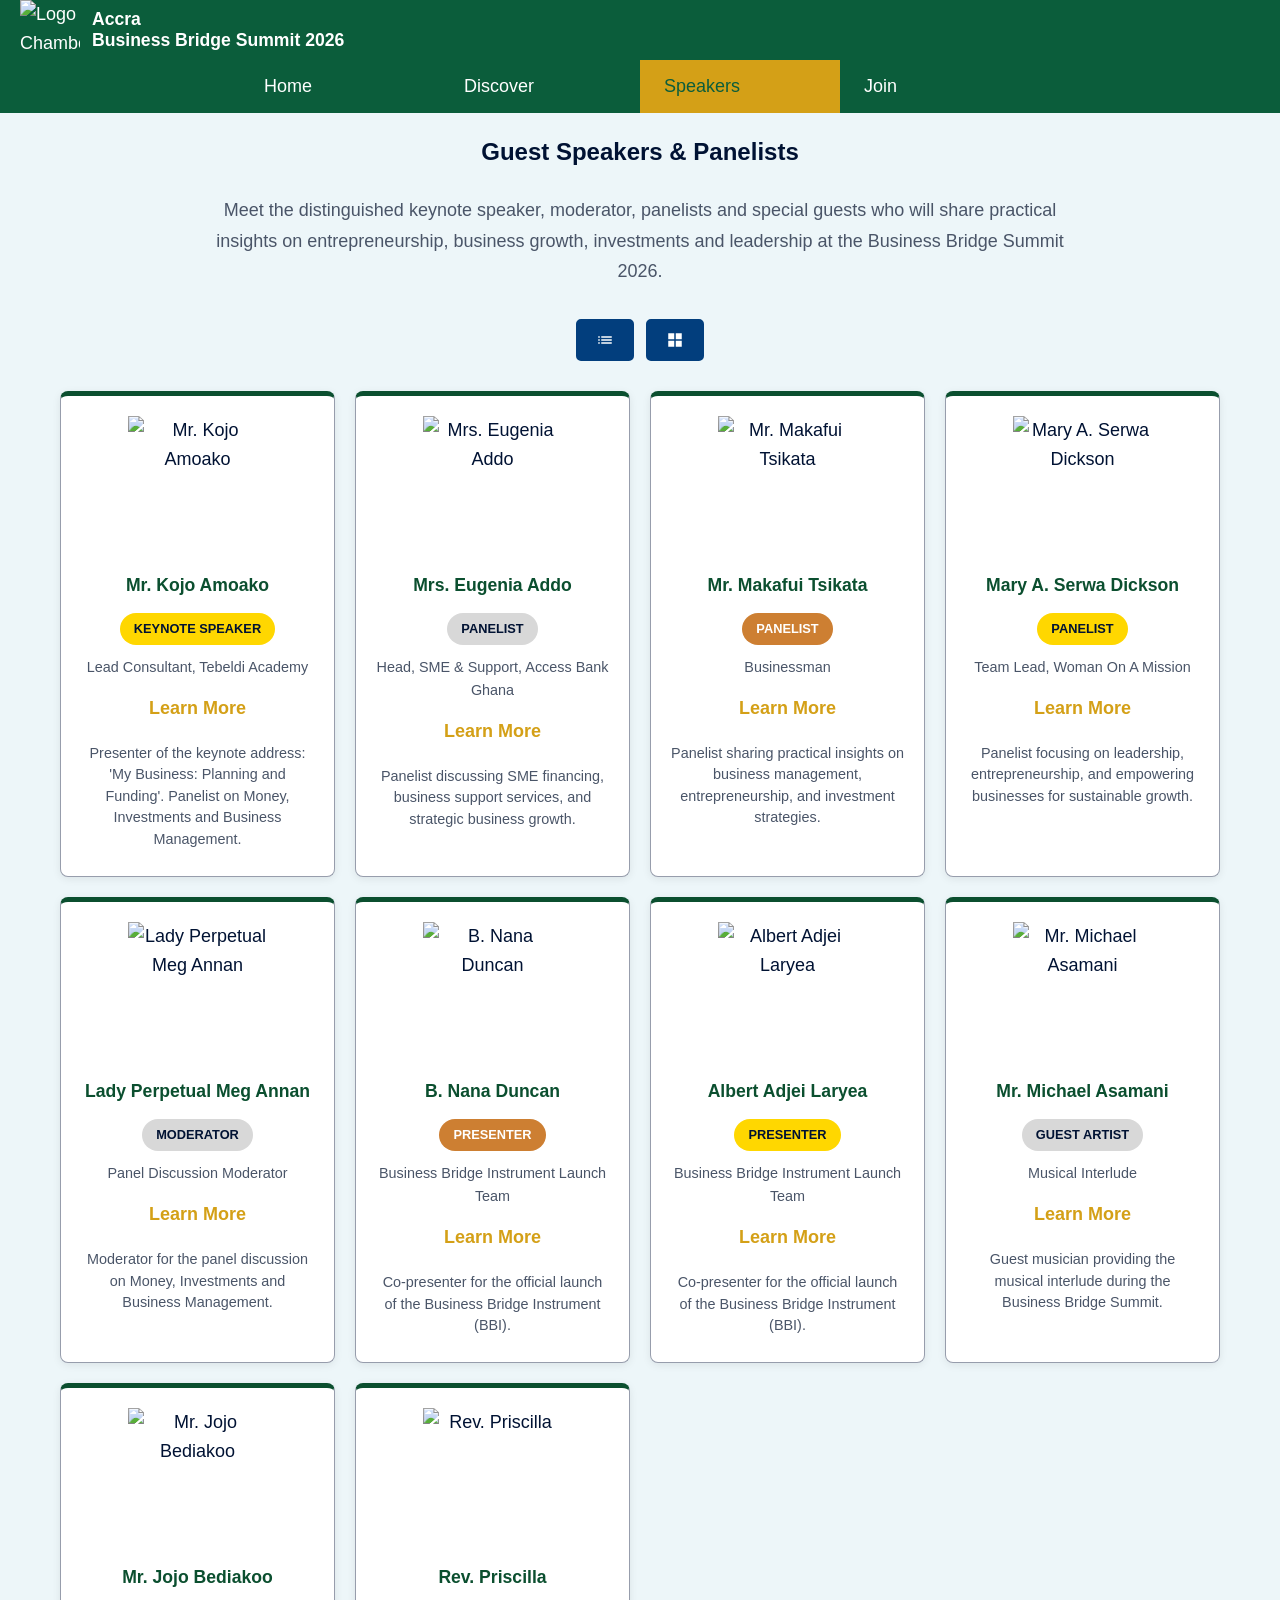
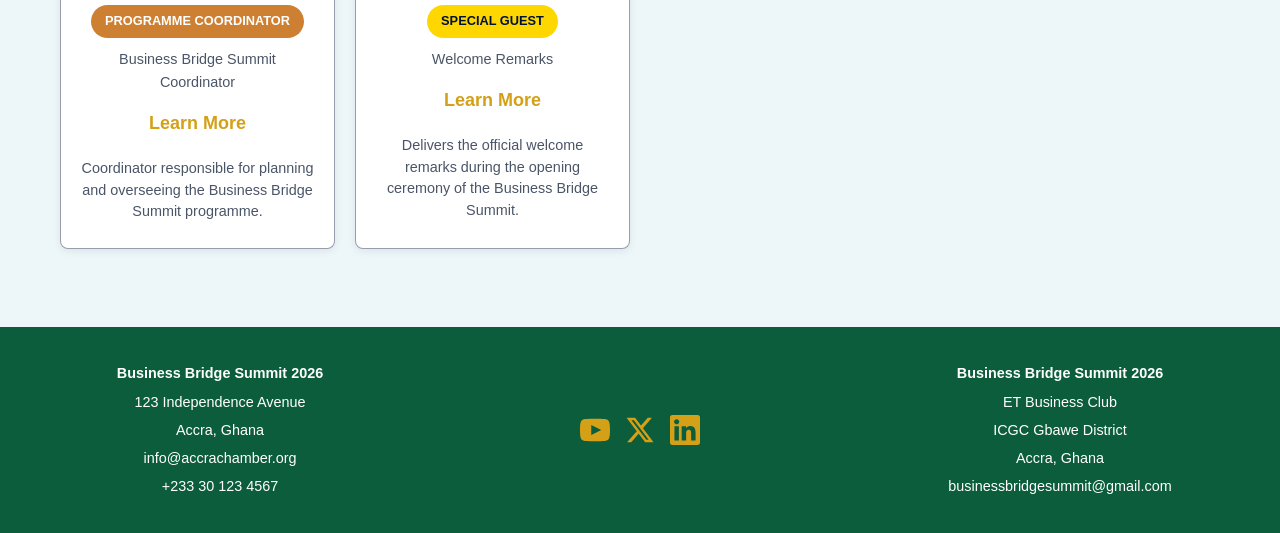
==== commit 9606df88: "rt" ====
--- a/chamber/directory.html
+++ b/chamber/directory.html
@@ -5,14 +5,14 @@
     <meta charset="UTF-8">
     <meta name="viewport" content="width=device-width, initial-scale=1.0">
 
-    <meta property="og:title" content="Directory | Accra Business Bridge Summit 2026">
+    <meta property="og:title" content="Guest Speakers | Business Bridge Summit 2026">
     <meta property="og:type" content="website">
     <meta property="og:image"
         content="https://bennettngisahduncan-byte.github.io/wdd231/chamber/images/logo-chamber-modified-small.webp">
     <meta property="og:url" content="https://bennettngisahduncan-byte.github.io/wdd231/chamber/directory.html">
     <meta property="og:description" content="Business Bridge Summit 2026, Join us to get more information">
 
-    <title>Directory | Accra Business Bridge Summit 2026</title>
+    <title>Featured Speakers | Business Bridge Summit 2026</title>
     <meta name="description" content="Chamber directory, Accra">
     <meta name="author" content="Duncan Bennet">
 
@@ -46,14 +46,19 @@
             <ul>
                 <li><a class="nav-a" href="index.html">Home</a></li>
                 <li><a class="nav-a" href="discover.html">Discover</a></li>
-                <li><a class="nav-a active" href="directory.html">Directory</a></li>
+                <li><a class="nav-a active" href="directory.html">Speakers</a></li>
                 <li><a class="nav-a" href="join.html">Join</a></li>
             </ul>
         </nav>
     </header>
 
     <main>
-        <h2 class="Main-title">Directory</h2>
+        <h2 class="Main-title">Guest Speakers & Panelists</h2>
+        <p class="page-intro">
+            Meet the distinguished keynote speaker, moderator, panelists and special guests who will
+            share practical insights on entrepreneurship, business growth, investments and leadership
+            at the Business Bridge Summit 2026.
+        </p>
         <div class="button-box">
             <!-- Added aria-label for accessibility -->
             <button title="List view" aria-label="Switch to list view" class="mybtn activebtn" id="list-view-btn">
@@ -100,11 +105,12 @@
                 </svg>
             </a>
         </div>
-        <div class="dev-info">
-            <p>Kids Can Code Class Project</p>
-            <p>Duncan Bennet</p>
-            <p>&copy;<span id="currentyear"></span> Business Bridge Summit 2026</p>
-            <p id="lastModified"></p>
+        <div class="footer-info">
+            <p><strong>Business Bridge Summit 2026</strong></p>
+            <p>ET Business Club</p>
+            <p>ICGC Gbawe District</p>
+            <p>Accra, Ghana</p>
+            <p>businessbridgesummit@gmail.com</p>
         </div>
     </footer>
 
--- a/chamber/styles/small.css
+++ b/chamber/styles/small.css
@@ -1249,30 +1249,6 @@
 
 }
 
-.gold {
-
-    background: gold;
-
-    color: black;
-
-}
-
-.silver {
-
-    background: silver;
-
-    color: black;
-
-}
-
-.bronze {
-
-    background: peru;
-
-    color: white;
-
-}
-
 /* ============================================
    Discover Page
    ============================================ */
@@ -1703,4 +1679,24 @@
 
 .membership-container .card:nth-child(4){
     animation-delay:.8s;
+}
+
+.page-intro{
+    max-width:850px;
+    margin:0 auto 2rem;
+    text-align:center;
+    color:#4a5568;
+    line-height:1.7;
+}
+
+.membership-level {
+    display: inline-block;
+    margin: 10px 0;
+    padding: 6px 14px;
+    background-color: #D4A017;
+    color: #ffffff;
+    font-weight: 700;
+    font-size: .8rem;
+    border-radius: 20px;
+    text-transform: uppercase;
 }
--- a/chamber/styles/larger.css
+++ b/chamber/styles/larger.css
@@ -296,4 +296,12 @@
         transform: scale(1.03);
         filter: brightness(1.05);
     }
+}
+
+.page-intro{
+    max-width:850px;
+    margin:0 auto 2rem;
+    text-align:center;
+    color:#4a5568;
+    line-height:1.7;
 }
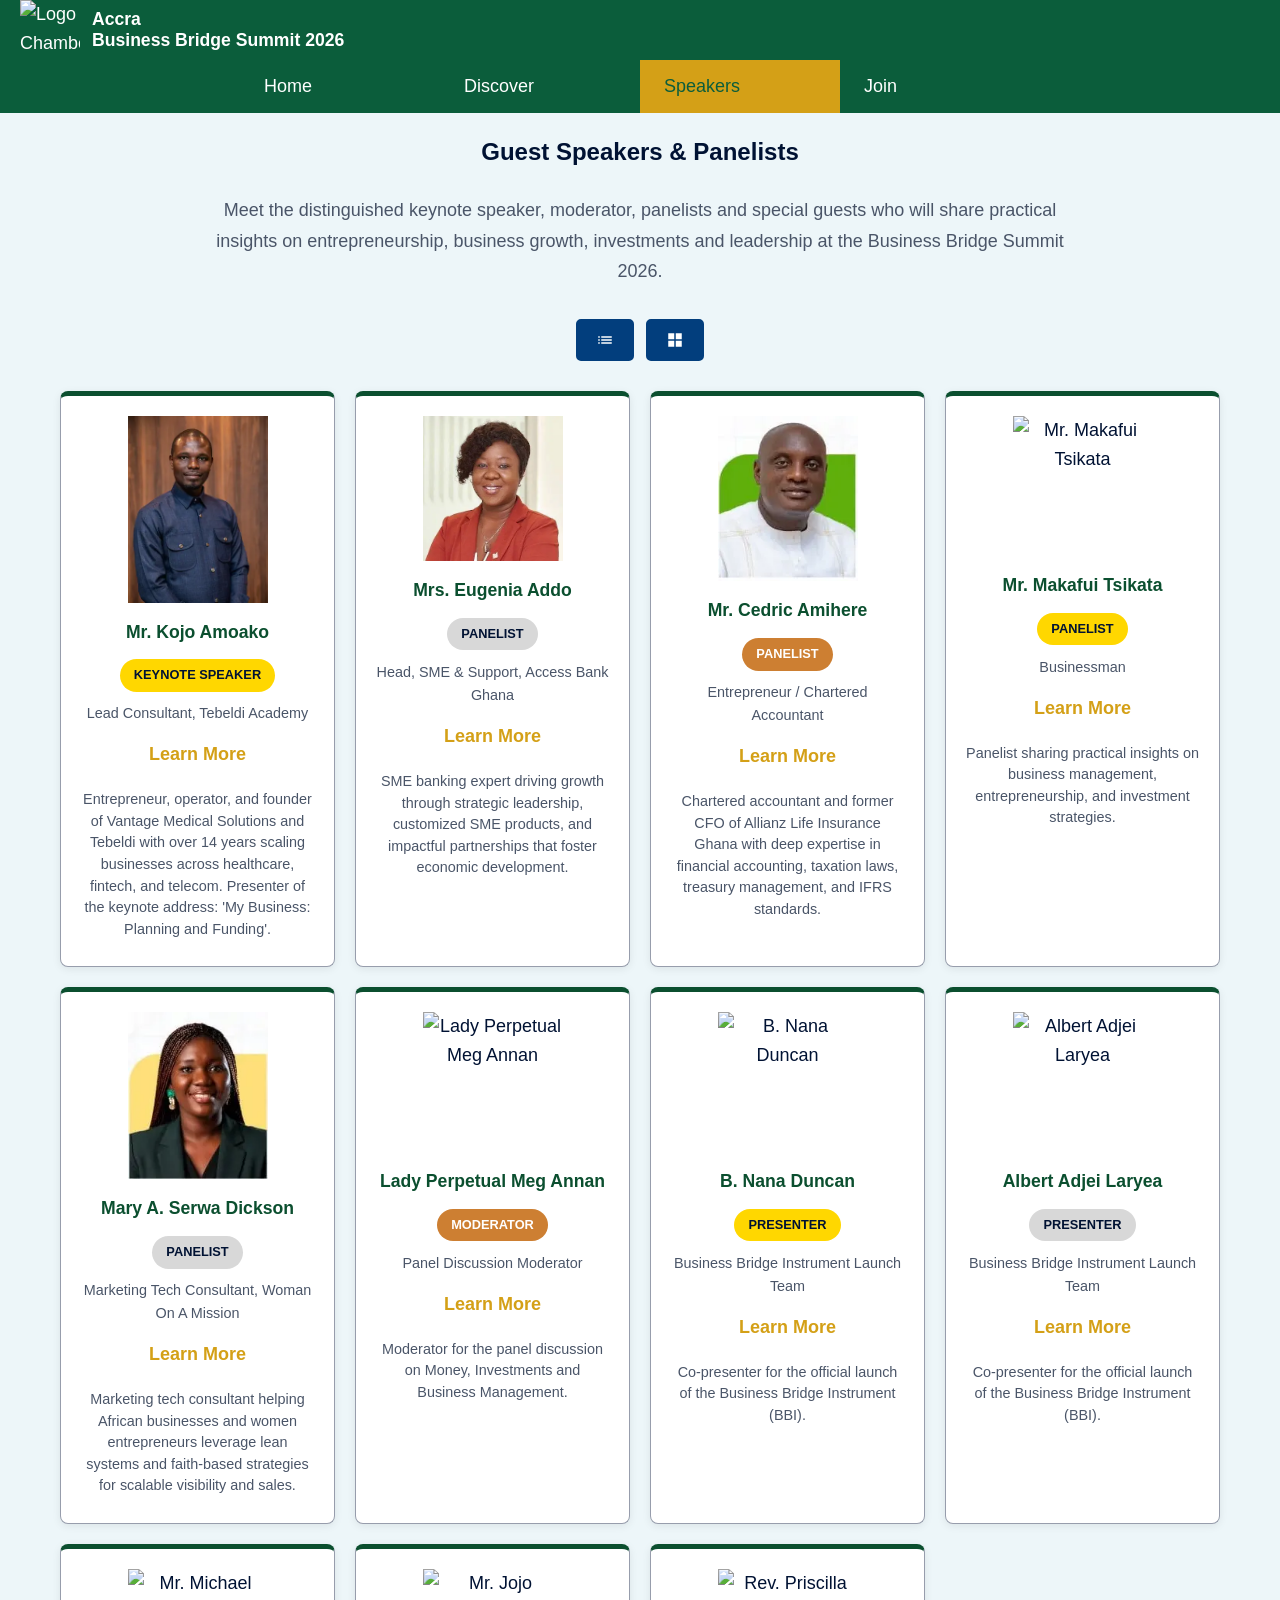
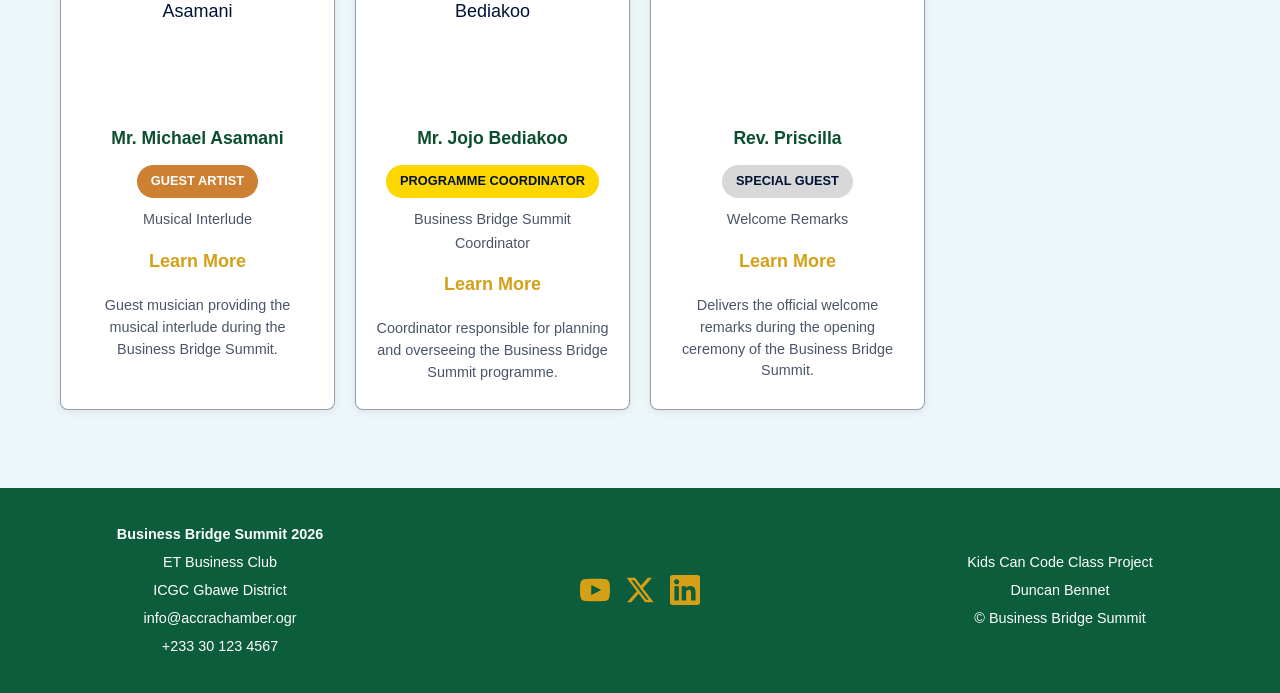
==== commit c7ffeb1f: "hfhsks" ====
--- a/chamber/directory.html
+++ b/chamber/directory.html
@@ -76,43 +76,42 @@
         <div id="directory-box"></div>
     </main>
 
-    <footer>
+     <footer>
         <div class="footer-info">
             <p><strong>Business Bridge Summit 2026</strong></p>
-            <p>123 Independence Avenue</p>
-            <p>Accra, Ghana</p>
-            <p>info@accrachamber.org</p>
+            <p>ET Business Club</p>
+            <p>ICGC Gbawe District</p>
+            <p>info@accrachamber.ogr</p>
             <p>+233 30 123 4567</p>
         </div>
         <div class="social">
-            <!-- Added rel="noopener noreferrer" for security on external links -->
-            <a href="https://youtube.com" target="_blank" rel="noopener noreferrer" aria-label="YouTube">
+            <a href="#" target="_blank" rel="noopener noreferrer" aria-label="YouTube">
                 <svg xmlns="http://www.w3.org/2000/svg" width="24" height="24" viewBox="0 0 24 24" fill="currentColor">
                     <path
                         d="M19.615 3.184c-3.604-.246-11.631-.245-15.23 0-3.897.266-4.356 2.62-4.385 8.816.029 6.185.484 8.549 4.385 8.816 3.6.245 11.626.246 15.23 0 3.897-.266 4.356-2.62 4.385-8.816-.029-6.185-.484-8.549-4.385-8.816zm-10.615 12.816v-8l8 3.993-8 4.007z" />
                 </svg>
             </a>
-            <a href="https://twitter.com" target="_blank" rel="noopener noreferrer" aria-label="Twitter">
+            <a href="#" target="_blank" rel="noopener noreferrer" aria-label="Twitter">
                 <svg xmlns="http://www.w3.org/2000/svg" width="24" height="24" viewBox="0 0 24 24" fill="currentColor">
                     <path
                         d="M18.244 2.25h3.308l-7.227 8.26 8.502 11.24H16.17l-5.214-6.817L4.99 21.75H1.68l7.73-8.835L1.254 2.25H8.08l4.713 6.231zm-1.161 17.52h1.833L7.084 4.126H5.117z" />
                 </svg>
             </a>
-            <a href="https://linkedin.com" target="_blank" rel="noopener noreferrer" aria-label="LinkedIn">
+            <a href="#" target="_blank" rel="noopener noreferrer" aria-label="LinkedIn">
                 <svg xmlns="http://www.w3.org/2000/svg" width="24" height="24" viewBox="0 0 24 24" fill="currentColor">
                     <path
                         d="M20.447 20.452h-3.554v-5.569c0-1.328-.027-3.037-1.852-3.037-1.853 0-2.136 1.445-2.136 2.939v5.667H9.351V9h3.414v1.561h.046c.477-.9 1.637-1.85 3.37-1.85 3.601 0 4.267 2.37 4.267 5.455v6.286zM5.337 7.433c-1.144 0-2.063-.926-2.063-2.065 0-1.138.92-2.063 2.063-2.063 1.14 0 2.064.925 2.064 2.063 0 1.139-.925 2.065-2.064 2.065zm1.782 13.019H3.555V9h3.564v11.452zM22.225 0H1.771C.792 0 0 .774 0 1.729v20.542C0 23.227.792 24 1.771 24h20.451C23.2 24 24 23.227 24 22.271V1.729C24 .774 23.2 0 22.222 0h.003z" />
                 </svg>
             </a>
         </div>
-        <div class="footer-info">
-            <p><strong>Business Bridge Summit 2026</strong></p>
-            <p>ET Business Club</p>
-            <p>ICGC Gbawe District</p>
-            <p>Accra, Ghana</p>
-            <p>businessbridgesummit@gmail.com</p>
+        <div class="dev-info">
+            <p>Kids Can Code Class Project</p>
+            <p>Duncan Bennet</p>
+            <p>&copy;<span id="currentyear"></span> Business Bridge Summit</p>
+            <p id="lastModified"></p>
         </div>
     </footer>
+
 
     <!-- Grouped script tags at the end of body -->
     <script src="scripts/main.js" defer></script>
--- a/chamber/styles/small.css
+++ b/chamber/styles/small.css
@@ -484,10 +484,10 @@
 
 /* Today's Date Highlight on Calendar */
 #calendar td.today {
-    background-color: #002244;
-    color: #ffffff;
+    background-color:  #D4A017;
+    color: white;
     font-weight: bold;
-    border-radius: 4px;
+    border-radius: 5px;
 }
 
 .local-photos {
@@ -1699,4 +1699,29 @@
     font-size: .8rem;
     border-radius: 20px;
     text-transform: uppercase;
+}
+
+/* ============================================
+   Event Information Card
+============================================ */
+
+.event-info {
+    list-style: none;
+    margin: 0;
+    padding: 0;
+}
+
+.event-info li {
+    padding: 12px 0;
+    border-bottom: 1px dashed var(--cool-gray);
+    line-height: 1.6;
+}
+
+.event-info li:last-child {
+    border-bottom: none;
+}
+
+.event-info strong {
+    color: #0B4F2F;
+    font-family: var(--poppins);
 }
--- a/chamber/styles/larger.css
+++ b/chamber/styles/larger.css
@@ -286,12 +286,12 @@
    ============================================ */
 @media screen and (min-width: 641px) {
 
-    .local-photos img,
+    .summit-highlights img,
     .discover-card img {
         transition: transform 0.3s ease, filter 0.3s ease;
     }
 
-    .local-photos img:hover,
+    .summit-highlights img:hover,
     .discover-card img:hover {
         transform: scale(1.03);
         filter: brightness(1.05);
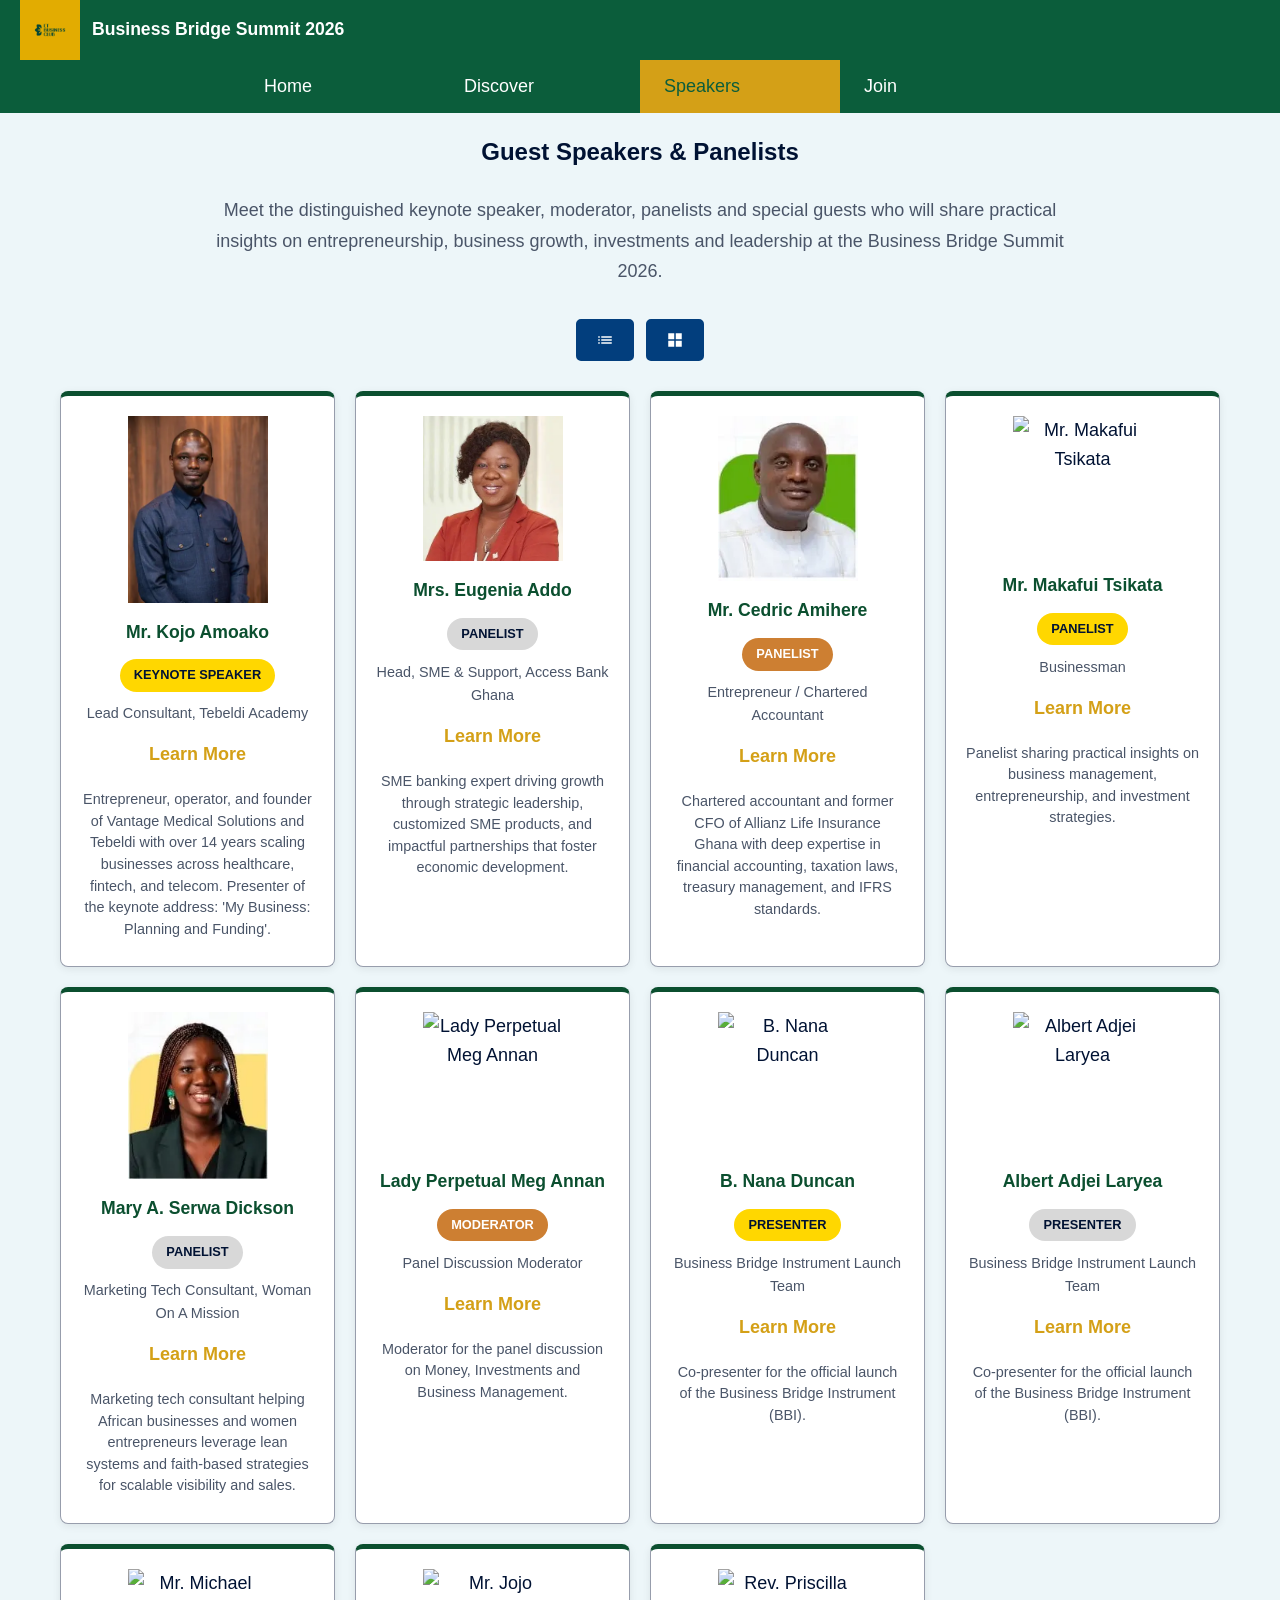
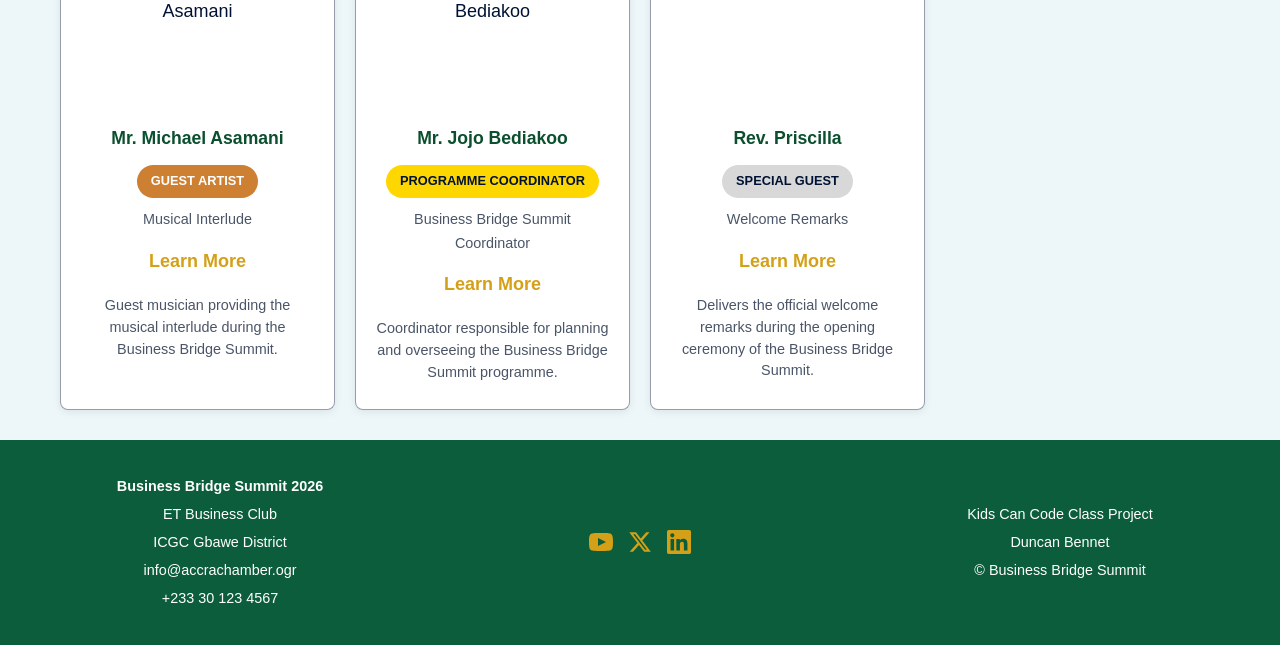
==== commit c7510190: "mkl" ====
--- a/chamber/directory.html
+++ b/chamber/directory.html
@@ -40,7 +40,7 @@
                 <!-- Added explicit width and height to fix CLS -->
                 <img class="logo-chamber" src="images/logo-chamber-modified-small.webp" alt="Logo Chamber Accra"
                     width="75" height="75">
-                <h1 class="nameHeader">Accra<br>Business Bridge Summit 2026</h1>
+                <h1 class="nameHeader">Business Bridge Summit 2026</h1>
                 <button id="menu" aria-label="Toggle navigation menu"></button>
             </div>
             <ul>
--- a/chamber/styles/small.css
+++ b/chamber/styles/small.css
@@ -1535,6 +1535,89 @@
     background: var(--true-blue);
 }
 
+/* ============================================
+   Join Page
+============================================ */
+
+.join-container {
+    display: flex;
+    flex-direction: column;
+    gap: 2rem;
+    margin: 2rem 0;
+}
+
+.join-form,
+.membership-container {
+    width: 100%;
+}
+
+.join-form {
+    background: #fff;
+    padding: 1.5rem;
+    border-radius: .5rem;
+    box-shadow: 0 2px 8px rgba(0,0,0,.1);
+    border-top: 5px solid #0B4F2F; /* Theme Green accent header */
+}
+
+.join-form fieldset {
+    border: none;
+    padding: 0;
+    margin: 0;
+}
+
+.join-form label {
+    display: block;
+    margin-bottom: 1rem;
+    font-weight: 600;
+    color: var(--oxford-blue-3);
+}
+
+.join-form input,
+.join-form select,
+.join-form textarea {
+    width: 100%;
+    padding: .8rem;
+    margin-top: .35rem;
+    border: 1px solid var(--cool-gray);
+    border-radius: .35rem;
+    font-size: 1rem;
+    font-family: inherit;
+    background-color: #fafbfc;
+}
+
+.join-form textarea {
+    resize: vertical;
+    min-height: 120px;
+}
+
+.join-form input:focus,
+.join-form textarea:focus,
+.join-form select:focus {
+    outline: none;
+    border-color: #0B4F2F; /* Switched from blue to Theme Green */
+    box-shadow: 0 0 5px rgba(11, 79, 47, 0.25); /* Green glow effect */
+    background-color: #fff;
+}
+
+.submit-btn {
+    width: 100%;
+    background: #0B4F2F; /* Switched from Yale blue to Theme Green */
+    color: white;
+    padding: .9rem;
+    border: none;
+    border-radius: .35rem;
+    cursor: pointer;
+    font-size: 1rem;
+    font-family: var(--poppins);
+    font-weight: bold;
+    transition: background 0.3s;
+}
+
+.submit-btn:hover {
+    background: #D4A017; /* Switched to Gold on hover */
+    color: var(--oxford-blue-3);
+}
+
 /* Membership Cards */
 
 .membership-container {
@@ -1547,99 +1630,32 @@
     border-radius: .5rem;
     padding: 1.5rem;
     box-shadow: 0 2px 8px rgba(0,0,0,.08);
-    border-left: 5px solid var(--yale-blue);
+    border-left: 5px solid #0B4F2F; /* Switched to Theme Green accent */
 }
 
 .membership-container .card h3,
 .membership-container .card h4 {
     margin-bottom: .5rem;
+    color: #0B4F2F;
 }
 
 .modal-btn {
     margin-top: 1rem;
     width: 100%;
     padding: .75rem;
-    background: var(--true-blue);
-    color: white;
+    background: #D4A017; /* Switched to Gold for a nice secondary call-to-action */
+    color: var(--oxford-blue-3);
     border: none;
     border-radius: .35rem;
+    font-family: var(--poppins);
+    font-weight: bold;
     cursor: pointer;
-    transition: .3s;
+    transition: background 0.3s;
 }
 
 .modal-btn:hover {
-    background: var(--oxford-blue);
-}
-
-/* Dialog */
-
-dialog {
-    border: none;
-    border-radius: .6rem;
-    padding: 1.5rem;
-    max-width: 500px;
-    width: 90%;
-}
-
-dialog::backdrop {
-    background: rgba(0,0,0,.6);
-}
-
-.close-modal {
-    margin-top: 1rem;
-    padding: .6rem 1rem;
-    border: none;
-    background: crimson;
+    background: #0B4F2F;
     color: white;
-    cursor: pointer;
-    border-radius: .35rem;
-}
-
-/* ============================================
-   Footer
-============================================ */
-
-footer {
-    background: var(--oxford-blue-3);
-    color: white;
-    padding: 2rem 1rem;
-    margin-top: 3rem;
-}
-
-footer p {
-    margin: .3rem 0;
-}
-
-.footer-info,
-.dev-info {
-    text-align: center;
-}
-
-.social {
-    display: flex;
-    justify-content: center;
-    gap: 1rem;
-    margin: 1rem 0;
-}
-
-.social a {
-    color: white;
-    transition: .3s;
-}
-
-.social a:hover {
-    color: gold;
-    transform: scale(1.15);
-}
-
-.social svg {
-    width: 30px;
-    height: 30px;
-}
-
-#lastModified,
-#currentyear {
-    font-weight: normal;
 }
 
 /* ============================================
